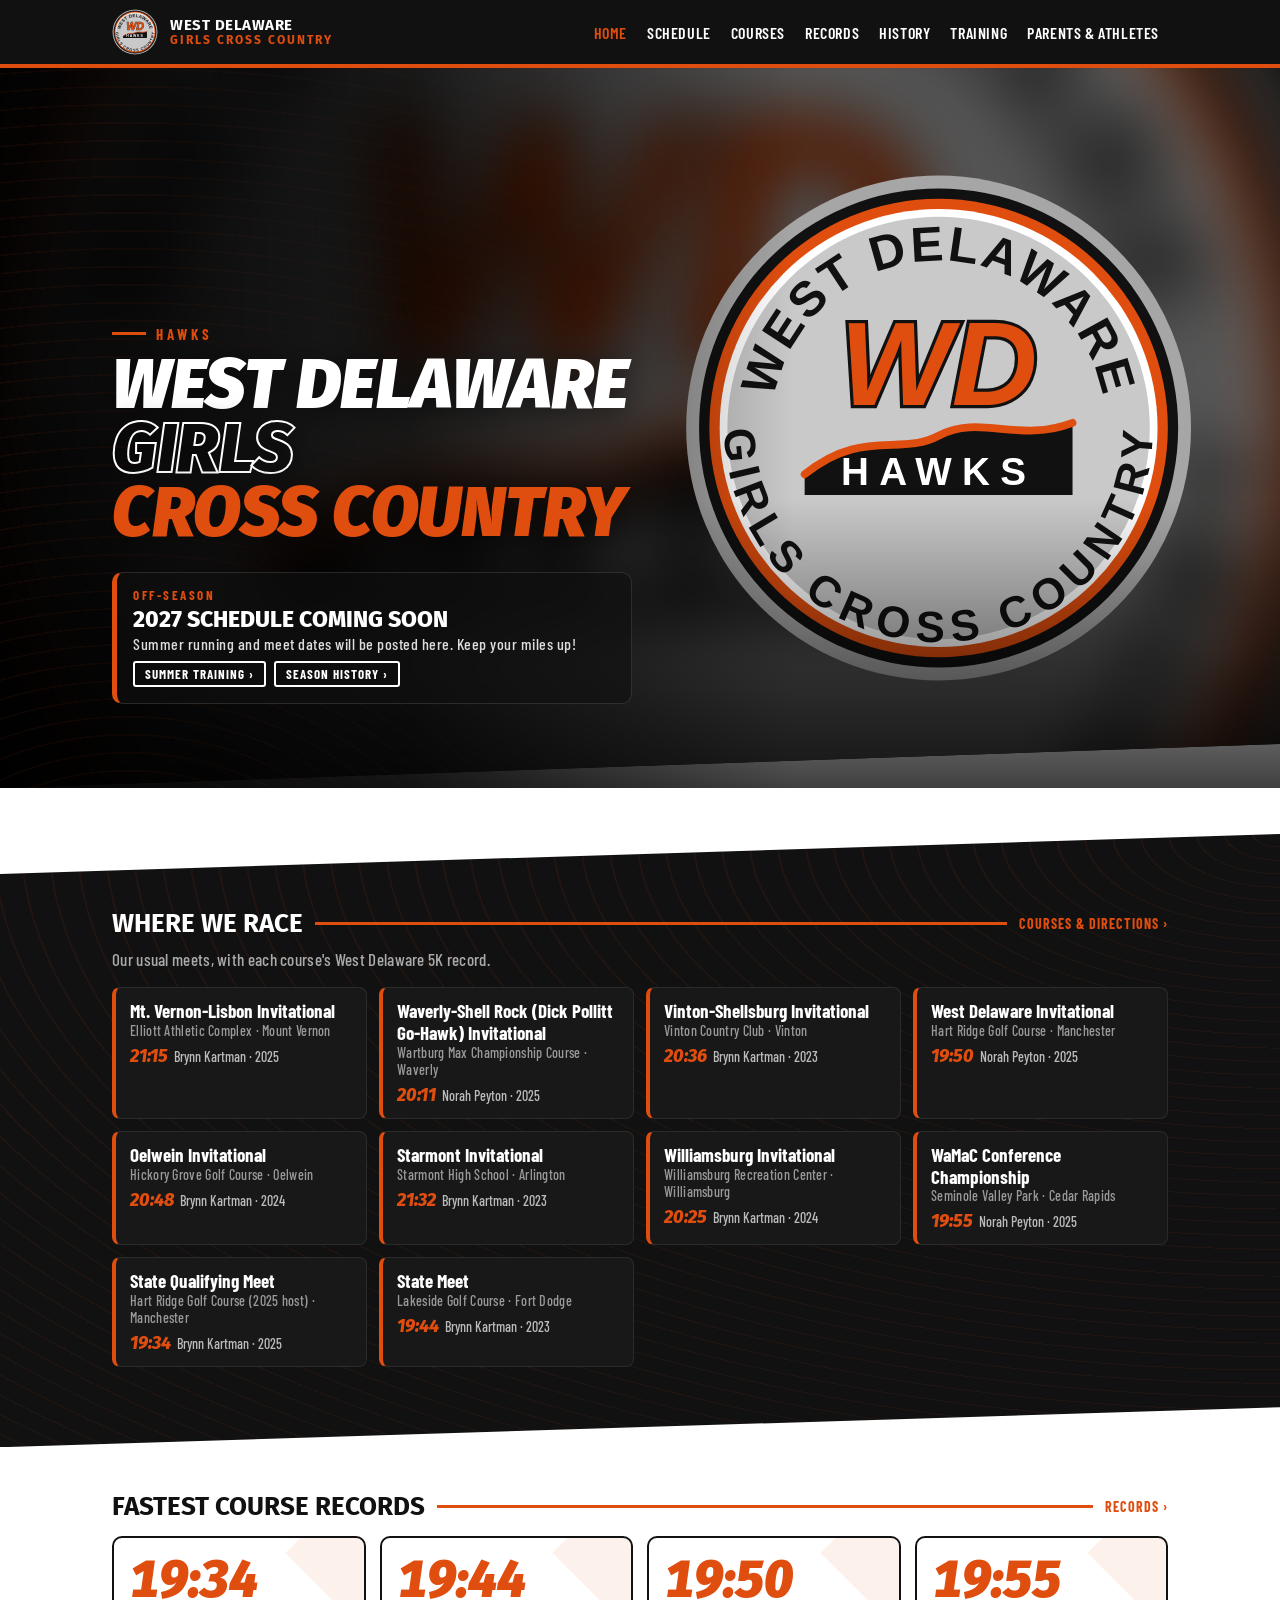
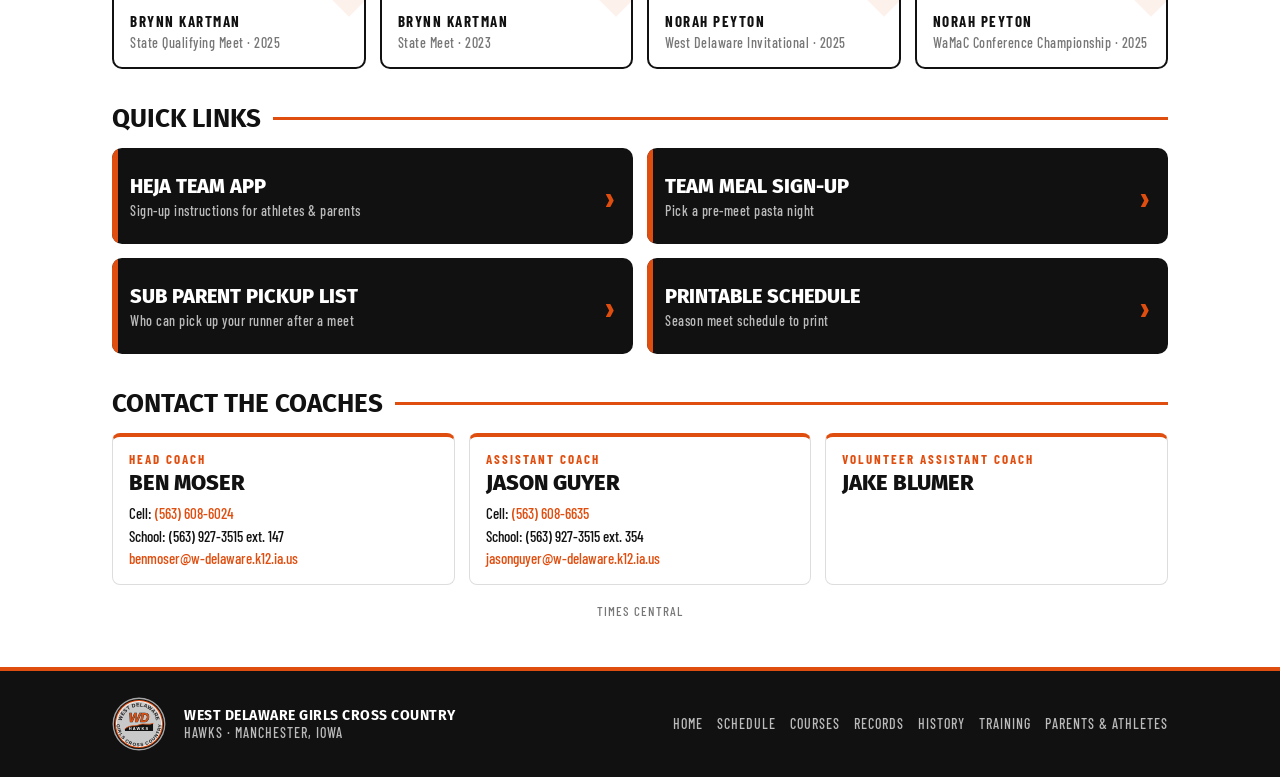
==== index.html @ f79ca9eb "West Delaware girls cross country website Co-Authored-By: Claude Opus 5.5 <noreply@anthropic.com> Cl" ====
<!doctype html>
<html lang="en">
<head>
<meta charset="utf-8">
<meta name="viewport" content="width=device-width,initial-scale=1,viewport-fit=cover">
<title>West Delaware Girls Cross Country</title>
<meta name="description" content="West Delaware Hawks girls cross country — this week's practices and meets, schedule, courses, records, training and info for parents and runners.">
<meta property="og:type" content="website">
<meta property="og:site_name" content="West Delaware Girls Cross Country">
<meta property="og:title" content="West Delaware Girls Cross Country">
<meta property="og:description" content="West Delaware Hawks girls cross country — schedule, courses, records, training and info for parents and runners.">
<meta name="theme-color" content="#111111">
<link rel="icon" href="img/logo.svg" type="image/svg+xml">
<link rel="preconnect" href="https://fonts.googleapis.com"><link rel="preconnect" href="https://fonts.gstatic.com" crossorigin>
<link href="https://fonts.googleapis.com/css2?family=Fira+Sans:ital,wght@0,700;0,800;0,900;1,800;1,900&family=Barlow+Condensed:wght@500;600;700&family=Barlow:wght@400;500;600&display=swap" rel="stylesheet">
<link rel="stylesheet" href="css/site.css">
<style>
/* ================= HERO: full-bleed photo ================= */
.hero{position:relative;background:#000;color:#fff;overflow:hidden;min-height:min(86vh,720px);display:flex;align-items:flex-end;
  clip-path:polygon(0 0,100% 0,100% calc(100% - 44px),0 100%);margin-bottom:-10px}
.slides{position:absolute;inset:0}
.slide{position:absolute;inset:0;opacity:0;transition:opacity 1.4s ease}
.slide.on{opacity:1}
.slide .bg{position:absolute;inset:-40px;background-size:cover;background-position:center;filter:blur(28px) brightness(.42) saturate(1.2);transform:scale(1.1)}
.slide .fg{position:absolute;top:0;right:0;height:100%;width:66%;object-fit:cover;object-position:center;
  -webkit-mask-image:linear-gradient(90deg,transparent 0,#000 22%);mask-image:linear-gradient(90deg,transparent 0,#000 22%)}
.slide.on .fg{animation:kb 7s ease-out both}
@keyframes kb{from{transform:scale(1)}to{transform:scale(1.06)}}
.slide .fg.logo{object-fit:contain;padding:8% 8% 8% 20%}
.slide .cap{position:absolute;right:24px;top:20px;font:600 13px var(--f-cond);letter-spacing:1.5px;text-transform:uppercase;color:rgba(255,255,255,.75);background:rgba(0,0,0,.4);padding:3px 9px;border-radius:3px}
.shade{position:absolute;inset:0;background:
  linear-gradient(90deg,rgba(0,0,0,.92) 0%,rgba(0,0,0,.7) 32%,rgba(0,0,0,0) 62%),
  linear-gradient(0deg,rgba(0,0,0,.75) 0%,rgba(0,0,0,0) 40%);pointer-events:none}
/* topo-style contour lines instead of mat stripes */
.stripes{position:absolute;inset:0;pointer-events:none;opacity:.5;
  background:repeating-radial-gradient(ellipse at 10% 120%,transparent 0 22px,rgba(224,78,15,.12) 22px 24px);
  -webkit-mask-image:linear-gradient(90deg,#000 0,transparent 50%);mask-image:linear-gradient(90deg,#000 0,transparent 50%)}
.hero .wrap{position:relative;z-index:2;width:100%;padding-top:70px;padding-bottom:84px}
.hero .copy{max-width:600px}
.eyebrow{display:inline-flex;align-items:center;gap:10px;font:700 15px var(--f-cond);letter-spacing:4px;text-transform:uppercase;color:var(--o)}
.eyebrow:before{content:"";width:34px;height:3px;background:var(--o)}
.hero h1{margin:10px 0 0;font:italic 900 70px/.92 var(--f-head);text-transform:uppercase;letter-spacing:-.5px;color:#fff;
  text-shadow:0 4px 30px rgba(0,0,0,.6)}
.hero h1 span{display:block;color:transparent;-webkit-text-stroke:2px #fff}
.hero h1 em{display:block;font-style:inherit;color:var(--o)}

/* next meet + countdown */
.next{margin-top:26px;background:rgba(17,17,17,.62);-webkit-backdrop-filter:blur(10px);backdrop-filter:blur(10px);
  border:1px solid rgba(255,255,255,.12);border-left:5px solid var(--o);border-radius:10px;padding:14px 16px 16px;max-width:520px}
.next .lab{display:flex;align-items:center;gap:8px;font:700 13px var(--f-cond);letter-spacing:2.5px;color:var(--o);text-transform:uppercase}
.next .live{display:none;background:var(--o);color:#fff;border-radius:3px;padding:1px 7px;letter-spacing:1.5px;animation:pulse 1.6s ease-in-out infinite}
.next.is-today .live{display:inline-block}
@keyframes pulse{0%,100%{box-shadow:0 0 0 0 rgba(224,78,15,.7)}50%{box-shadow:0 0 0 8px rgba(224,78,15,0)}}
.next h3{margin:4px 0 2px;font:800 23px/1.1 var(--f-head);text-transform:uppercase}
.next p{margin:0;font:500 16px var(--f-cond);color:#ddd;letter-spacing:.5px}
.next p b{color:#fff}
.cd{display:flex;gap:8px;margin:12px 0 4px}
.cd div{min-width:64px;text-align:center;background:#0b0b0b;border:1px solid #2c2c2c;border-radius:6px;padding:6px 4px 4px}
.cd b{display:block;font:800 30px/1 var(--f-head);font-variant-numeric:tabular-nums;color:#fff}
.cd span{font:700 11px var(--f-cond);letter-spacing:1.5px;color:#999;text-transform:uppercase}
.cd div:first-child b{color:var(--o)}
.next .lk a{background:transparent}
.dots{position:absolute;right:24px;bottom:58px;display:flex;gap:7px;z-index:3}
.dots b{width:8px;height:8px;border-radius:50%;background:rgba(255,255,255,.5);cursor:pointer;transition:.3s}
.dots b.on{background:var(--o);width:22px;border-radius:4px}

@media(max-width:860px){
  .hero{min-height:0;clip-path:polygon(0 0,100% 0,100% calc(100% - 26px),0 100%)}
  .slide .fg{width:100%;height:62%;-webkit-mask-image:linear-gradient(0deg,transparent 0,#000 30%);mask-image:linear-gradient(0deg,transparent 0,#000 30%)}
  .slide .fg.logo{padding:10%}
  .slide .cap{right:auto;left:16px;top:12px}
  .shade{background:linear-gradient(0deg,rgba(0,0,0,.95) 0%,rgba(0,0,0,.85) 42%,rgba(0,0,0,.1) 66%,rgba(0,0,0,.15) 100%)}
  .stripes{-webkit-mask-image:linear-gradient(0deg,#000 0,transparent 55%);mask-image:linear-gradient(0deg,#000 0,transparent 55%)}
  .hero .wrap{padding-top:min(58vh,440px);padding-bottom:56px}
  .hero h1{font-size:46px}
  .dots{right:auto;left:0;right:0;justify-content:center;top:calc(min(58vh,440px) - 34px);bottom:auto}
  .cd div{min-width:0;flex:1}
}
@media(max-width:380px){.hero h1{font-size:38px}}

/* ================= THIS WEEK ================= */
.tw{border:2px solid var(--k);border-radius:8px;overflow:hidden;box-shadow:0 10px 30px rgba(0,0,0,.08)}
.tw-h{background:var(--k);color:#fff;display:flex;align-items:center;gap:10px;padding:8px 10px 8px 16px;border-bottom:4px solid var(--o)}
.tw-h .rg{margin-left:auto;font:700 18px var(--f-cond);color:var(--o);letter-spacing:1px}
.tw-h button{background:#2a2a2a;color:#fff;border:0;border-radius:4px;width:34px;height:34px;font:700 18px var(--f-cond);cursor:pointer;transition:.15s}
.tw-h button:hover{background:var(--o)}
.row{display:grid;grid-template-columns:repeat(6,1fr)}
.dy{border-right:1px solid var(--line);padding:8px;min-height:170px;font-size:13px;transition:background .2s}
.dy:last-child{border-right:0}
.dy:hover{background:#fafafa}
.dy .hd{font:700 14px var(--f-cond);letter-spacing:1px;color:#555;margin-bottom:4px}
.dy .hd b{font:700 22px var(--f-cond);color:var(--k);margin-left:4px}
.dy.today{background:var(--tint);box-shadow:inset 0 0 0 2px var(--o)}
.dy.today .hd b{color:var(--o)}
.dy.today .hd:after{content:"TODAY";display:inline-block;margin-left:6px;background:var(--o);color:#fff;font-size:10px;padding:0 4px;border-radius:2px;vertical-align:3px}
.m{background:var(--o);color:#fff;border-radius:4px;padding:5px 6px;margin-top:4px;font:600 14px/1.15 var(--f-cond)}
.m small{display:block;font-weight:500;font-size:13px;opacity:.95}
.m .lk{gap:4px;margin-top:5px}.m .lk a{border-color:#fff;font-size:11px;padding:1px 5px}
.p{background:#ececec;border-left:3px solid var(--g);color:#333;padding:4px 6px;margin-top:4px;font:500 14px/1.2 var(--f-cond)}
.p b{font-weight:700}
.none{color:#999;font:500 14px var(--f-cond);margin-top:4px}
@media(max-width:700px){
  .row{grid-template-columns:1fr}
  .dy{border-right:0;border-bottom:1px solid var(--line);min-height:0;display:flex;gap:12px;padding:10px 12px}
  .dy:last-child{border-bottom:0}
  .dy .hd{min-width:58px;margin:2px 0 0}
  .dy .hd b{display:block;margin:0;font-size:24px;line-height:1}
  .dy.today .hd:after{margin:4px 0 0;display:inline-block}
  .dy>div:last-child{flex:1}
  .m,.p{font-size:15px}
}

/* ================= COMING UP: dark angled band ================= */
.band{position:relative;background:var(--k);color:#fff;margin-top:56px;padding:74px 0 80px;
  clip-path:polygon(0 40px,100% 0,100% calc(100% - 40px),0 100%)}
.band:before{content:"";position:absolute;inset:0;pointer-events:none;
  background:repeating-radial-gradient(ellipse at 100% 0%,transparent 0 26px,rgba(224,78,15,.07) 26px 28px)}
.band .wrap{position:relative}
.band .sec{color:#fff;margin-top:0}
.band .sec a{color:var(--o)}
.band .lede{margin:-4px 0 18px;color:#aaa;font:500 17px var(--f-cond);letter-spacing:.3px}
.mlist{display:grid;grid-template-columns:repeat(2,1fr);gap:14px}
.mc{display:flex;border:1px solid #2b2b2b;border-radius:8px;overflow:hidden;background:#181818;color:#ddd;transition:transform .2s,box-shadow .2s,border-color .2s}
.mc:hover{transform:translateY(-3px);box-shadow:0 12px 26px rgba(0,0,0,.45);border-color:var(--o)}
.mc .dt{background:linear-gradient(180deg,var(--o),#b83d08);color:#fff;min-width:78px;text-align:center;padding:12px 4px;font-family:var(--f-head)}
.mc .dt span{display:block;font-size:13px;letter-spacing:1.5px;opacity:.9}
.mc .dt b{display:block;font-size:28px;line-height:1.05}
.mc .tx{padding:10px 14px;font-size:14px;line-height:1.45}
.mc h4{margin:0 0 2px;font:700 20px var(--f-cond);color:#fff}
.mc .opp{font:700 15px var(--f-cond);color:var(--o)}.mc .opp span{color:#999;font-weight:500}
.mc .where{color:#aaa}
.mc .tag{background:#333}.mc .tag.hm{background:var(--o)}
.mc .lk a{background:transparent}
/* off-season: course cards */
.crs{display:grid;grid-template-columns:repeat(auto-fill,minmax(250px,1fr));gap:12px}
.cr{display:block;text-decoration:none;color:#ddd;background:#181818;border:1px solid #2b2b2b;border-left:4px solid var(--o);border-radius:8px;padding:12px 14px;transition:transform .2s,border-color .2s}
.cr:hover{transform:translateY(-3px);border-color:var(--o)}
.cr h4{margin:0;font:700 19px/1.15 var(--f-cond);color:#fff}
.cr .v{font:500 14px var(--f-cond);color:#999;letter-spacing:.3px}
.cr .rec{margin-top:6px;font:500 14px var(--f-cond);color:#bbb}
.cr .rec b{font:italic 800 18px var(--f-head);color:var(--o);margin-right:6px}
@media(max-width:700px){.mlist{grid-template-columns:1fr}.band{padding:56px 0 62px;clip-path:polygon(0 24px,100% 0,100% calc(100% - 24px),0 100%)}}

/* calendar chip */
.lk a.cal{border-color:#fff;color:#fff}
.lk a.cal:hover{background:#fff;color:var(--k)}
.mc .lk a.cal{border-color:#666;color:#ddd}
.mc .lk a.cal:hover{background:#fff;color:var(--k);border-color:#fff}

/* ================= FASTEST COURSE RECORDS ================= */
.nums{display:grid;grid-template-columns:repeat(4,1fr);gap:14px;margin-top:6px}
.num{position:relative;border:2px solid var(--k);border-radius:10px;padding:16px 16px 14px;overflow:hidden;background:#fff}
.num:after{content:"";position:absolute;right:-30px;top:-30px;width:90px;height:90px;background:var(--o);opacity:.08;transform:rotate(45deg)}
.num b{display:block;font:italic 900 52px/1 var(--f-head);color:var(--o);font-variant-numeric:tabular-nums}
.num span{display:block;margin-top:6px;font:700 15px var(--f-cond);letter-spacing:1.5px;text-transform:uppercase;color:var(--k)}
.num small{font:500 14px var(--f-cond);color:#777;letter-spacing:.5px}
@media(max-width:760px){.nums{grid-template-columns:1fr 1fr}.num b{font-size:40px}}

/* quick links */
.ql{display:grid;grid-template-columns:repeat(2,1fr);gap:14px}
.ql a{position:relative;display:flex;flex-direction:column;justify-content:center;gap:4px;min-height:96px;background:var(--k);color:#fff;text-decoration:none;border-radius:10px;padding:16px 56px 16px 18px;overflow:hidden;transition:transform .2s,box-shadow .2s}
.ql a:before{content:"";position:absolute;left:0;top:0;bottom:0;width:6px;background:var(--o)}
.ql a:after{content:"›";position:absolute;right:18px;top:50%;transform:translateY(-50%);font:700 38px var(--f-cond);color:var(--o);transition:transform .2s}
.ql a:hover{transform:translateY(-3px);box-shadow:0 12px 26px rgba(0,0,0,.25)}
.ql a:hover:after{transform:translate(4px,-50%)}
.ql b{font:800 20px var(--f-head);text-transform:uppercase}
.ql span{font:500 14px var(--f-cond);color:#bbb;letter-spacing:.5px}
@media(max-width:560px){.ql{grid-template-columns:1fr}}

/* coaches */
.co{display:grid;grid-template-columns:repeat(3,1fr);gap:14px}
.cc{border:1px solid var(--line);border-top:4px solid var(--o);border-radius:8px;padding:14px 16px;font:500 15px/1.5 var(--f-cond)}
.cc .r{font:700 13px var(--f-cond);letter-spacing:2px;text-transform:uppercase;color:var(--o)}
.cc h4{margin:2px 0 6px;font:800 22px var(--f-head);text-transform:uppercase}
.cc a{text-decoration:none}
@media(max-width:760px){.co{grid-template-columns:1fr}}

/* ================= reveal on scroll ================= */
.rv{opacity:0;transform:translateY(22px);transition:opacity .7s ease,transform .7s ease}
.rv.in{opacity:1;transform:none}
@media(prefers-reduced-motion:reduce){.rv{opacity:1;transform:none;transition:none}.slide.on .fg{animation:none}.next .live{animation:none}}
</style>
</head>
<body>
<header class="top" id="top"></header>
<div class="tk" id="tk"></div>

<section class="hero">
  <div class="slides" id="slides"></div>
  <div class="shade"></div><div class="stripes"></div>
  <div class="dots" id="dots"></div>
  <div class="wrap">
    <div class="copy">
      <div class="eyebrow">Hawks</div>
      <h1>West Delaware <span>Girls</span><em>Cross Country</em></h1>
      <div class="next" id="next" hidden></div>
    </div>
  </div>
</section>

<main class="wrap" id="weekWrap">
  <div class="sec rv" style="margin-top:44px">This Week</div>
  <div class="tw rv">
    <div class="tw-h"><button id="prev" aria-label="Previous week">‹</button><span class="rg" id="rg"></span><button id="nxt" aria-label="Next week">›</button></div>
    <div class="row" id="row"></div>
  </div>
</main>

<section class="band">
  <div class="wrap" id="band"></div>
</section>

<main class="wrap">
  <div class="sec rv" style="margin-top:44px">Fastest Course Records <a href="records.html">Records ›</a></div>
  <div class="nums" id="nums"></div>

  <div class="sec rv">Quick Links</div>
  <div class="ql rv" id="ql"></div>

  <div class="sec rv">Contact the Coaches</div>
  <div class="co rv" id="co"></div>
  <p class="note-live">Times Central</p>
</main>
<footer class="foot" id="foot"></footer>

<script src="js/data.js"></script>
<script src="js/site.js"></script>
<script>
/* ---------- Central-time helpers ---------- */
function ctOffsetMin(utcMs){const p=new Intl.DateTimeFormat('en-US',{timeZone:'America/Chicago',hourCycle:'h23',year:'numeric',month:'numeric',day:'numeric',hour:'numeric',minute:'numeric'}).formatToParts(new Date(utcMs));const g=t=>+p.find(x=>x.type===t).value;return (Date.UTC(g('year'),g('month')-1,g('day'),g('hour'),g('minute'))-utcMs)/6e4}
function ctToUtc(y,mo,d,h,mi){const guess=Date.UTC(y,mo,d,h,mi);return guess-ctOffsetMin(guess)*6e4}
function startOf(m){const t=String(m.st).match(/(\d{1,2}):(\d{2})\s*(AM|PM)/i);if(!t)return null;let h=+t[1]%12;if(/pm/i.test(t[3]))h+=12;return {h,mi:+t[2]}}
function meetUtc(m){const s=startOf(m)||{h:0,mi:0};return ctToUtc(m.d.getFullYear(),m.d.getMonth(),m.d.getDate(),s.h,s.mi)}

/* ---------- Add to calendar ---------- */
function calLink(m){
  const s=startOf(m),pad=n=>String(n).padStart(2,'0');
  const ymd=m.d.getFullYear()+pad(m.d.getMonth()+1)+pad(m.d.getDate());
  const title='WD Girls XC: '+m.ev;
  const det=[m.races,m.note].filter(Boolean).join('\n');
  const loc=m.ad||m.venue;
  if(/android/i.test(navigator.userAgent)){
    let dates;if(s){const st=ymd+'T'+pad(s.h)+pad(s.mi)+'00';const e=new Date(2000,0,1,s.h+2,s.mi);dates=st+'/'+ymd+'T'+pad(e.getHours())+pad(e.getMinutes())+'00'}else{const n=new Date(m.d);n.setDate(n.getDate()+1);dates=ymd+'/'+n.getFullYear()+pad(n.getMonth()+1)+pad(n.getDate())}
    return 'https://calendar.google.com/calendar/render?action=TEMPLATE&ctz=America/Chicago&text='+encodeURIComponent(title)+'&dates='+dates+'&location='+encodeURIComponent(loc)+'&details='+encodeURIComponent(det)}
  const e=x=>String(x).replace(/[\\,;]/g,c=>'\\'+c).replace(/\n/g,'\\n');
  const lines=['BEGIN:VCALENDAR','VERSION:2.0','PRODID:-//West Delaware Girls Cross Country//EN','BEGIN:VEVENT','UID:'+ymd+'-'+encodeURIComponent(m.ev).slice(0,40)+'@wdgirlsxc','DTSTAMP:'+new Date().toISOString().replace(/[-:]/g,'').slice(0,15)+'Z'];
  if(s){const end=new Date(2000,0,1,s.h+2,s.mi);lines.push('DTSTART;TZID=America/Chicago:'+ymd+'T'+pad(s.h)+pad(s.mi)+'00','DTEND;TZID=America/Chicago:'+ymd+'T'+pad(end.getHours())+pad(end.getMinutes())+'00')}
  else{const n=new Date(m.d);n.setDate(n.getDate()+1);lines.push('DTSTART;VALUE=DATE:'+ymd,'DTEND;VALUE=DATE:'+n.getFullYear()+pad(n.getMonth()+1)+pad(n.getDate()))}
  lines.push('SUMMARY:'+e(title),'LOCATION:'+e(loc),'DESCRIPTION:'+e(det),'END:VEVENT','END:VCALENDAR');
  return 'data:text/calendar;charset=utf-8,'+encodeURIComponent(lines.join('\r\n'));
}
function links(m){let h=meetLinks(m);const c='<a class="cal" href="'+calLink(m)+'" '+(/android/i.test(navigator.userAgent)?'target="_blank" rel="noopener"':'download="'+esc(m.ev).replace(/[^\w ]/g,'')+'.ics"')+'>+ Calendar</a>';
  return h?h.replace('</div>',c+'</div>'):'<div class="lk">'+c+'</div>'}

/* ---------- This Week / Coming Up / Next meet ---------- */
let weekOffset=0,DATA=null;
function renderWeek(){
  const now=todayCT();
  const base=new Date(now);base.setDate(now.getDate()+(now.getDay()===0?1:1-now.getDay())+weekOffset*7);
  const days=[...Array(6)].map((_,i)=>new Date(base.getFullYear(),base.getMonth(),base.getDate()+i));
  document.getElementById('rg').textContent=(days[0].getMonth()+1)+'/'+days[0].getDate()+' – '+(days[5].getMonth()+1)+'/'+days[5].getDate();
  const tk=dkey(now);
  document.getElementById('row').innerHTML=days.map(d=>{const k=dkey(d);let h='';
    (DATA.byM[k]||[]).forEach(m=>{h+='<div class="m">'+esc(m.ev)+'<small>'+esc(m.st)+' · '+esc(m.loc)+'</small>'+meetLinks(m)+'</div>'});
    if(!DATA.byM[k])(DATA.byP[k]||[]).forEach(p=>h+='<div class="p">Practice '+esc(p.t)+(p.l?' · <b>'+esc(p.l)+'</b>':'')+'</div>');
    if(!h)h='<div class="none">No practice</div>';
    return '<div class="dy'+(k===tk?' today':'')+'"><div class="hd">'+DN[d.getDay()]+'<b>'+(d.getMonth()+1)+'/'+d.getDate()+'</b></div><div>'+h+'</div></div>'}).join('');
}
function inSeason(){
  // show "This Week" from 2 weeks before the first practice/meet until the last one
  const all=DATA.meets.map(m=>m.d).concat(DATA.practices.map(p=>p.d));if(!all.length)return false;
  const t=+todayCT(),a=Math.min(...all)-14*864e5,b=Math.max(...all);return t>=a&&t<=b;
}
function courseCards(){
  return '<div class="crs">'+Object.values(XC.COURSES).map(c=>'<a class="cr rv" href="courses.html"><h4>'+esc(c.name)+'</h4><div class="v">'+esc(c.venue)+' · '+esc(c.town)+'</div>'+
    (c.record?'<div class="rec"><b>'+esc(c.record.time)+'</b>'+esc(c.record.name)+' · '+esc(c.record.year)+'</div>':'')+'</a>').join('')+'</div>'}
async function bootSchedule(){
  DATA=await loadSchedule();
  const today=todayCT();
  const up=DATA.meets.filter(m=>m.d>=today);
  if(inSeason())renderWeek();else document.getElementById('weekWrap').hidden=true;
  const band=document.getElementById('band');
  const rest=up.slice(1,7);
  if(rest.length){
    band.innerHTML='<div class="sec rv">Coming Up <a href="schedule.html">Full schedule ›</a></div><div class="mlist">'+rest.map(m=>meetCard(m).replace(meetLinks(m),links(m)).replace('class="mc"','class="mc rv"')).join('')+'</div>';
  }else{
    band.innerHTML='<div class="sec rv">Where We Race <a href="courses.html">Courses &amp; directions ›</a></div><p class="lede rv">Our usual meets, with each course\'s West Delaware 5K record.</p>'+courseCards();
  }
  const el=document.getElementById('next');el.hidden=false;
  const n=up[0];
  if(!n){
    const past=DATA.meets.length&&DATA.meets[DATA.meets.length-1].d<today;
    el.innerHTML='<div class="lab">'+(past?'Season complete':'Off-season')+'</div><h3>'+esc(XC.SEASON)+' schedule coming soon</h3>'+
      '<p>Summer running and meet dates will be posted here. Keep your miles up!</p><div class="lk"><a class="cal" href="training.html">Summer training ›</a><a class="cal" href="history.html">Season history ›</a></div>';
    return}
  const when=DN[n.d.getDay()].charAt(0)+DN[n.d.getDay()].slice(1).toLowerCase()+' '+(n.d.getMonth()+1)+'/'+n.d.getDate();
  el.innerHTML='<div class="lab">Next meet <span class="live">Today</span></div><h3>'+esc(n.ev)+'</h3>'+
    '<p><b>'+esc(when)+' · '+esc(n.st)+'</b> · '+esc(n.venue||n.loc)+'</p>'+
    '<div class="cd" id="cd"><div><b id="cdD">–</b><span>Days</span></div><div><b id="cdH">–</b><span>Hrs</span></div><div><b id="cdM">–</b><span>Min</span></div><div><b id="cdS">–</b><span>Sec</span></div></div>'+links(n);
  const target=meetUtc(n),isToday=dkey(n.d)===dkey(today);
  if(isToday)el.classList.add('is-today');
  const p2=x=>String(x).padStart(2,'0');
  const tick=()=>{let s=Math.max(0,Math.floor((target-Date.now())/1000));
    document.getElementById('cdD').textContent=Math.floor(s/86400);document.getElementById('cdH').textContent=p2(Math.floor(s%86400/3600));
    document.getElementById('cdM').textContent=p2(Math.floor(s%3600/60));document.getElementById('cdS').textContent=p2(s%60);
    if(s===0&&isToday)document.getElementById('cd').outerHTML='<div class="cd"><div style="flex:1"><b style="color:var(--o)">GO HAWKS!</b><span>Racing now</span></div></div>'};
  tick();setInterval(()=>{if(document.getElementById('cdS'))tick()},1000);
}
document.getElementById('prev').onclick=()=>{if(!DATA)return;weekOffset--;renderWeek()};
document.getElementById('nxt').onclick=()=>{if(!DATA)return;weekOffset++;renderWeek()};

/* ---------- static sections ---------- */
const secs=t=>{const m=String(t).match(/(\d+):(\d+)/);return m?+m[1]*60+ +m[2]:9e9};
document.getElementById('nums').innerHTML=Object.values(XC.COURSES).filter(c=>c.record).sort((a,b)=>secs(a.record.time)-secs(b.record.time)).slice(0,4)
  .map(c=>'<div class="num rv"><b>'+esc(c.record.time)+'</b><span>'+esc(c.record.name)+'</span><small>'+esc(c.name)+' · '+esc(c.record.year)+'</small></div>').join('');
document.getElementById('ql').innerHTML=XC.QUICK.map(q=>'<a href="'+esc(q.url)+'"'+ext(q.url)+'><b>'+esc(q.title)+'</b><span>'+esc(q.sub)+'</span></a>').join('');
document.getElementById('co').innerHTML=XC.COACHES.map(c=>'<div class="cc"><div class="r">'+esc(c.role)+'</div><h4>'+esc(c.name)+'</h4>'+
  (c.cell?'Cell: <a href="tel:'+c.cell.replace(/\D/g,'')+'">'+esc(c.cell)+'</a><br>':'')+(c.school?'School: '+esc(c.school)+'<br>':'')+(c.email?'<a href="mailto:'+esc(c.email)+'">'+esc(c.email)+'</a>':'')+'</div>').join('');

/* ---------- full-bleed slideshow ---------- */
(async function photos(){
  const box=document.getElementById('slides'),dots=document.getElementById('dots');
  const tryLoad=u=>new Promise(r=>{const im=new Image();const t=setTimeout(()=>r(false),12000);im.onload=()=>{clearTimeout(t);r(true)};im.onerror=()=>{clearTimeout(t);r(false)};im.src=u});
  const list=(XC.PHOTOS||[]).slice();
  for(let i=list.length-1;i>0;i--){const j=Math.floor(Math.random()*(i+1));[list[i],list[j]]=[list[j],list[i]]}
  const ss=[],ds=[];let cur=0;
  function show(i){if(!ss.length)return;ss[cur].classList.remove('on');ds[cur]&&ds[cur].classList.remove('on');cur=i;
    const s=ss[cur];s.classList.remove('on');void s.offsetWidth;s.classList.add('on');ds[cur]&&ds[cur].classList.add('on')}
  function add(p,logo){const s=document.createElement('div');s.className='slide';
    s.innerHTML='<div class="bg" style="background-image:url(\''+p.src+'\')"></div><img class="fg'+(logo?' logo':'')+'" alt="'+esc(p.caption||'West Delaware girls cross country')+'" src="'+p.src+'">'+(p.caption&&!logo?'<span class="cap">'+esc(p.caption)+'</span>':'');
    box.appendChild(s);ss.push(s);
    if(!logo){const b=document.createElement('b');b.onclick=()=>show(ss.indexOf(s));dots.appendChild(b);ds.push(b)}
    if(ss.length===1)show(0);dots.style.display=ds.length>1?'':'none'}
  await Promise.all(list.map(async p=>{if(await tryLoad(p.src))add(p)}));
  if(!ss.length){add({src:'img/logo.svg'},true);return}
  setInterval(()=>{if(ss.length>1&&!document.hidden)show((cur+1)%ss.length)},6000);
})();

/* ---------- reveal on scroll ---------- */
const io='IntersectionObserver' in window?new IntersectionObserver(es=>es.forEach(e=>{if(!e.isIntersecting)return;e.target.classList.add('in');io.unobserve(e.target)}),{threshold:.15}):null;
function observe(){document.querySelectorAll('.rv:not(.in)').forEach(el=>io?io.observe(el):el.classList.add('in'))}
bootSchedule().then(observe);
observe();
</script>
</body>
</html>
---- css/site.css ----
/* West Delaware Girls Cross Country — shared styles
   Brand: Orange #E04E0F · Black #111 · Gray #A6A6A6 · White */
:root{
  --o:#E04E0F;--o-dk:#c24009;--k:#111;--g:#A6A6A6;--lg:#F2F2F2;--w:#fff;
  --ink:#111;--muted:#666;--line:#ddd;--tint:#FFF3EC;
  --max:1100px;--gut:22px;
  --f-head:'Fira Sans',Arial,sans-serif;
  --f-cond:'Barlow Condensed',Arial,sans-serif;
  --f-body:Barlow,Arial,sans-serif;
}
*{box-sizing:border-box}
html{-webkit-text-size-adjust:100%}
body{margin:0;background:#fff;color:var(--ink);font-family:var(--f-body);font-size:16px;line-height:1.45}
img{max-width:100%}
a{color:var(--o)}
.wrap{max-width:var(--max);margin:0 auto;padding:0 var(--gut)}
.msg{padding:28px;text-align:center;font-family:var(--f-cond);color:#777;font-size:16px}
.msg button{margin-left:6px;background:var(--o);color:#fff;border:0;border-radius:3px;padding:6px 12px;font:700 13px var(--f-cond);letter-spacing:1px;text-transform:uppercase;cursor:pointer}
.sr{position:absolute;width:1px;height:1px;overflow:hidden;clip:rect(0 0 0 0)}

/* ---------- top bar + nav ---------- */
.top{background:var(--k);position:sticky;top:0;z-index:40;border-bottom:4px solid var(--o)}
.top .wrap{display:flex;align-items:center;gap:14px;height:64px}
.brand{display:flex;align-items:center;gap:12px;text-decoration:none;color:#fff;flex:none}
.brand img{width:46px;height:46px;border-radius:50%}
.brand span{font:700 15px/1.05 var(--f-head);text-transform:uppercase;letter-spacing:.5px}
.brand span b{display:block;color:var(--o);font-size:12px;letter-spacing:2px}
.nav{margin-left:auto;display:flex;gap:2px}
.nav a{color:#fff;text-decoration:none;font:600 16px var(--f-cond);letter-spacing:.6px;text-transform:uppercase;padding:8px 9px;border-radius:3px;white-space:nowrap}
.nav a:hover{background:#2a2a2a}
.nav a[aria-current=page]{color:var(--o)}
.menu{display:none;margin-left:auto;background:none;border:0;color:#fff;padding:8px;cursor:pointer}
.menu svg{display:block}
@media(max-width:1000px){
  .menu{display:block}
  .nav{display:none;position:absolute;left:0;right:0;top:68px;background:var(--k);flex-direction:column;padding:6px 0 12px;border-bottom:4px solid var(--o);box-shadow:0 10px 20px rgba(0,0,0,.3)}
  .nav.open{display:flex}
  .nav a{padding:12px var(--gut);font-size:19px;border-radius:0}
}

/* ---------- page title bar ---------- */
.hdr{background:var(--k);color:#fff;padding:22px 0 24px}
.hdr h1{margin:0;font:700 40px/46px var(--f-head);letter-spacing:1px;text-transform:uppercase;color:#fff;-webkit-text-stroke:5px var(--o);paint-order:stroke fill}
.hdr p{margin:6px 0 0;font:500 14px/1.2 var(--f-cond);letter-spacing:2px;text-transform:uppercase;color:#bbb}
.hdr p b{color:var(--o)}
@media(max-width:640px){.hdr{padding:16px 0 18px}.hdr h1{font-size:28px;line-height:33px;-webkit-text-stroke:4px var(--o)}.hdr p{font-size:12px}}

/* ---------- section headings ---------- */
.sec{font:700 26px var(--f-head);text-transform:uppercase;margin:34px 0 14px;display:flex;align-items:center;gap:12px}
.sec:after{content:"";flex:1;height:3px;background:var(--o)}
.sec small{font:600 18px var(--f-cond);color:var(--muted);text-transform:none}
.sec a{order:2;font:700 14px var(--f-cond);letter-spacing:1px;text-decoration:none;white-space:nowrap}
@media(max-width:640px){.sec{font-size:21px;margin:26px 0 12px}}

/* ---------- buttons ---------- */
.btn{display:inline-block;font:800 18px var(--f-head);text-transform:uppercase;letter-spacing:1px;color:#fff;background:var(--o);border-radius:6px;text-decoration:none;padding:14px 28px;box-shadow:0 2px 6px rgba(0,0,0,.25);border:0;cursor:pointer}
.btn:hover{background:var(--o-dk)}
.btn.big{font-size:24px;padding:18px 44px}
.btn.ghost{background:#fff;color:var(--o);border:2px solid var(--o);box-shadow:none}
.btn.ghost:hover{background:var(--o);color:#fff}
@media(max-width:640px){.btn.big{font-size:20px;padding:16px 30px}}

/* ---------- small link chips (GoBound / Directions) ---------- */
.lk{display:flex;gap:8px;flex-wrap:wrap;margin-top:8px}
.lk a{display:inline-block;border:2px solid var(--o);color:var(--o);background:#fff;font:700 13px var(--f-cond);letter-spacing:1px;text-transform:uppercase;padding:3px 10px;border-radius:3px;text-decoration:none}
.lk a:hover{background:var(--o);color:#fff}
.tag{display:inline-block;background:var(--o);color:#fff;font:700 12px var(--f-cond);padding:0 6px;border-radius:2px;margin-right:4px;letter-spacing:.5px}

/* ---------- news ticker ---------- */
.tk{display:none;align-items:stretch;background:var(--k);color:#fff;height:46px;overflow:hidden;font-family:var(--f-cond);text-transform:uppercase;border-bottom:1px solid #333}
.tk.on{display:flex}
.tk .lbl{flex:none;display:flex;align-items:center;padding:0 16px;background:var(--o);font:700 15px var(--f-head);letter-spacing:1px;position:relative;z-index:2}
.tk .lbl:after{content:"";position:absolute;right:-12px;top:0;border-left:12px solid var(--o);border-top:23px solid transparent;border-bottom:23px solid transparent}
.tk .vp{flex:1;overflow:hidden;position:relative;display:flex;align-items:center;-webkit-mask:linear-gradient(90deg,transparent 0,#000 24px,#000 calc(100% - 24px),transparent);mask:linear-gradient(90deg,transparent 0,#000 24px,#000 calc(100% - 24px),transparent)}
.tk .track{display:flex;white-space:nowrap;will-change:transform;animation:tkmv var(--d,40s) linear infinite}
.tk .vp:hover .track,.tk .vp.hold .track{animation-play-state:paused}
@keyframes tkmv{from{transform:translateX(0)}to{transform:translateX(-50%)}}
.tk .it{display:inline-flex;align-items:center;gap:10px;padding:0 26px;font-size:18px;font-weight:600;letter-spacing:.8px}
.tk .it:after{content:"";width:6px;height:6px;background:var(--o);transform:rotate(45deg);margin-left:26px}
.tk .tg{font:700 11px var(--f-head);letter-spacing:1.2px;color:var(--o);border:1.5px solid var(--o);border-radius:3px;padding:2px 6px;line-height:1}
.tk .fade .track{animation:none;transform:none;width:100%}
.tk .fade .it{position:absolute;inset:0;justify-content:center;opacity:0;transition:opacity .6s;white-space:normal;text-align:center;font-size:15px;line-height:1.15;padding:0 14px}
.tk .fade .it:after{display:none}
.tk .fade .it.cur{opacity:1}
@media(max-width:640px){.tk{height:auto;min-height:52px}.tk .lbl{font-size:12px;padding:0 10px}.tk .lbl:after{border-top-width:26px;border-bottom-width:26px}}

/* ---------- footer ---------- */
.foot{background:var(--k);color:#bbb;margin-top:48px;border-top:4px solid var(--o);padding:26px 0;font:500 14px var(--f-cond);letter-spacing:1px;text-transform:uppercase}
.foot .wrap{display:flex;gap:18px;align-items:center;flex-wrap:wrap}
.foot img{width:54px;height:54px;border-radius:50%}
.foot b{color:#fff;font-family:var(--f-head);letter-spacing:.5px}
.foot nav{margin-left:auto;display:flex;gap:14px;flex-wrap:wrap}
.foot nav a{color:#bbb;text-decoration:none}
.foot nav a:hover{color:var(--o)}
.note-live{font:500 13px var(--f-cond);color:#777;letter-spacing:1px;text-transform:uppercase;text-align:center;margin-top:18px}

/* ---------- cross country additions ---------- */
.tag.hm{background:var(--k);color:#fff}
.empty{border:2px dashed var(--line);border-radius:10px;padding:26px 20px;text-align:center;font:500 17px var(--f-cond);color:#666;letter-spacing:.3px}
.empty b{display:block;font:800 22px var(--f-head);text-transform:uppercase;color:var(--k);margin-bottom:4px}
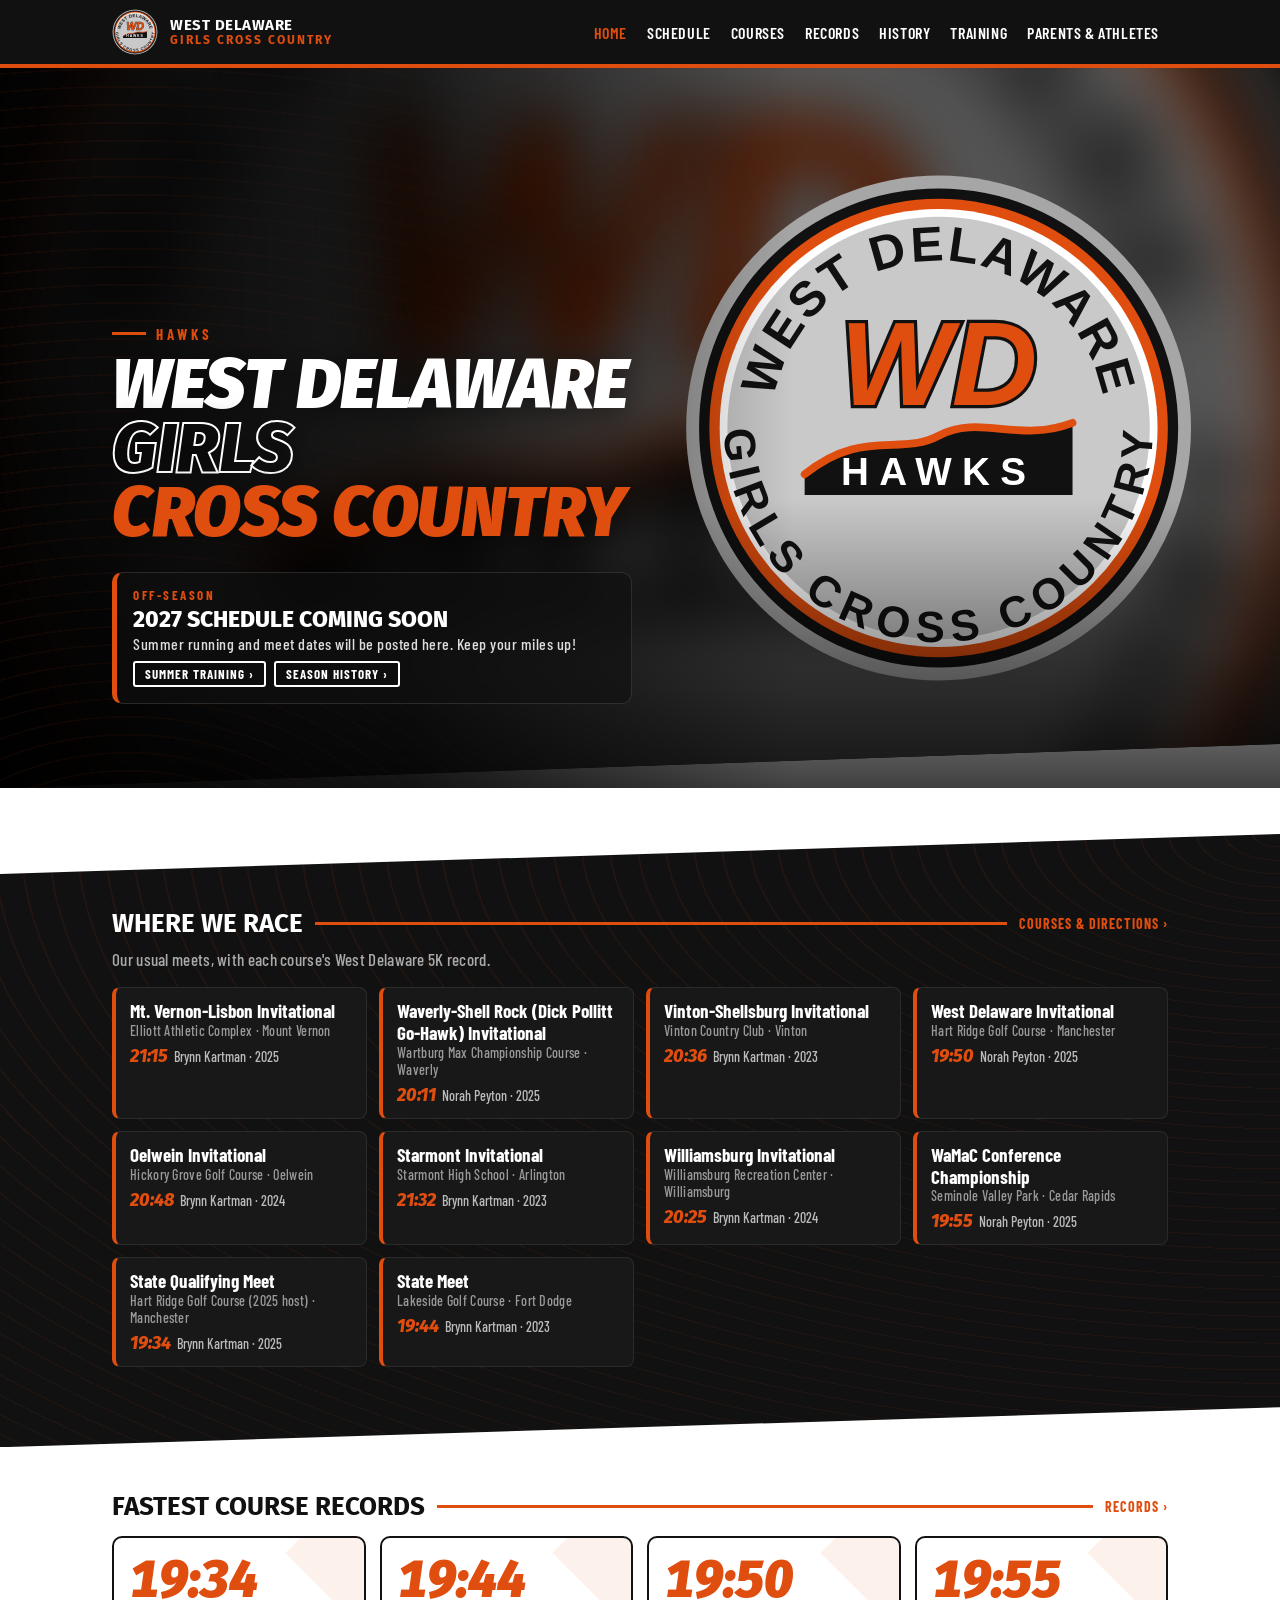
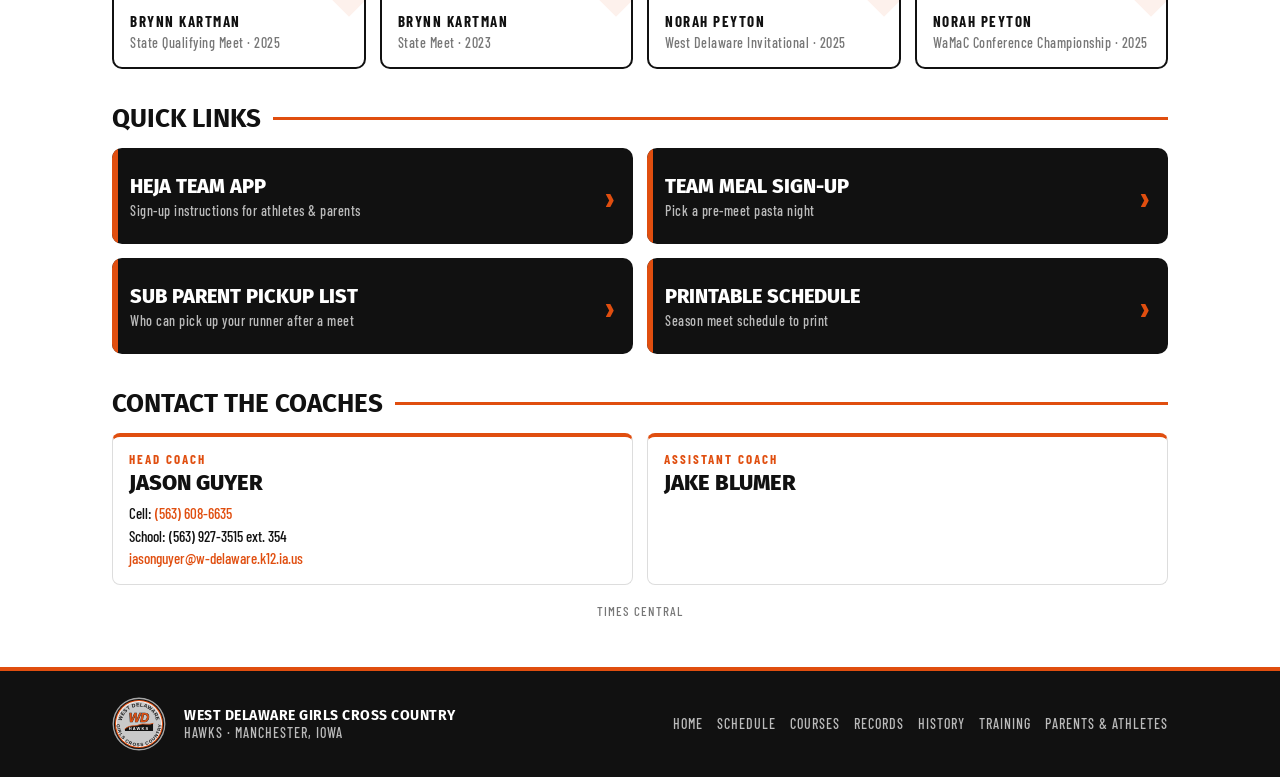
==== commit e9d8589e: "Let coach cards fill the row when there are two coaches Co-Authored-By: Claude Opus 5.5 <noreply@ant" ====
--- a/index.html
+++ b/index.html
@@ -168,7 +168,7 @@
 @media(max-width:560px){.ql{grid-template-columns:1fr}}
 
 /* coaches */
-.co{display:grid;grid-template-columns:repeat(3,1fr);gap:14px}
+.co{display:grid;grid-template-columns:repeat(auto-fit,minmax(260px,1fr));gap:14px}
 .cc{border:1px solid var(--line);border-top:4px solid var(--o);border-radius:8px;padding:14px 16px;font:500 15px/1.5 var(--f-cond)}
 .cc .r{font:700 13px var(--f-cond);letter-spacing:2px;text-transform:uppercase;color:var(--o)}
 .cc h4{margin:2px 0 6px;font:800 22px var(--f-head);text-transform:uppercase}
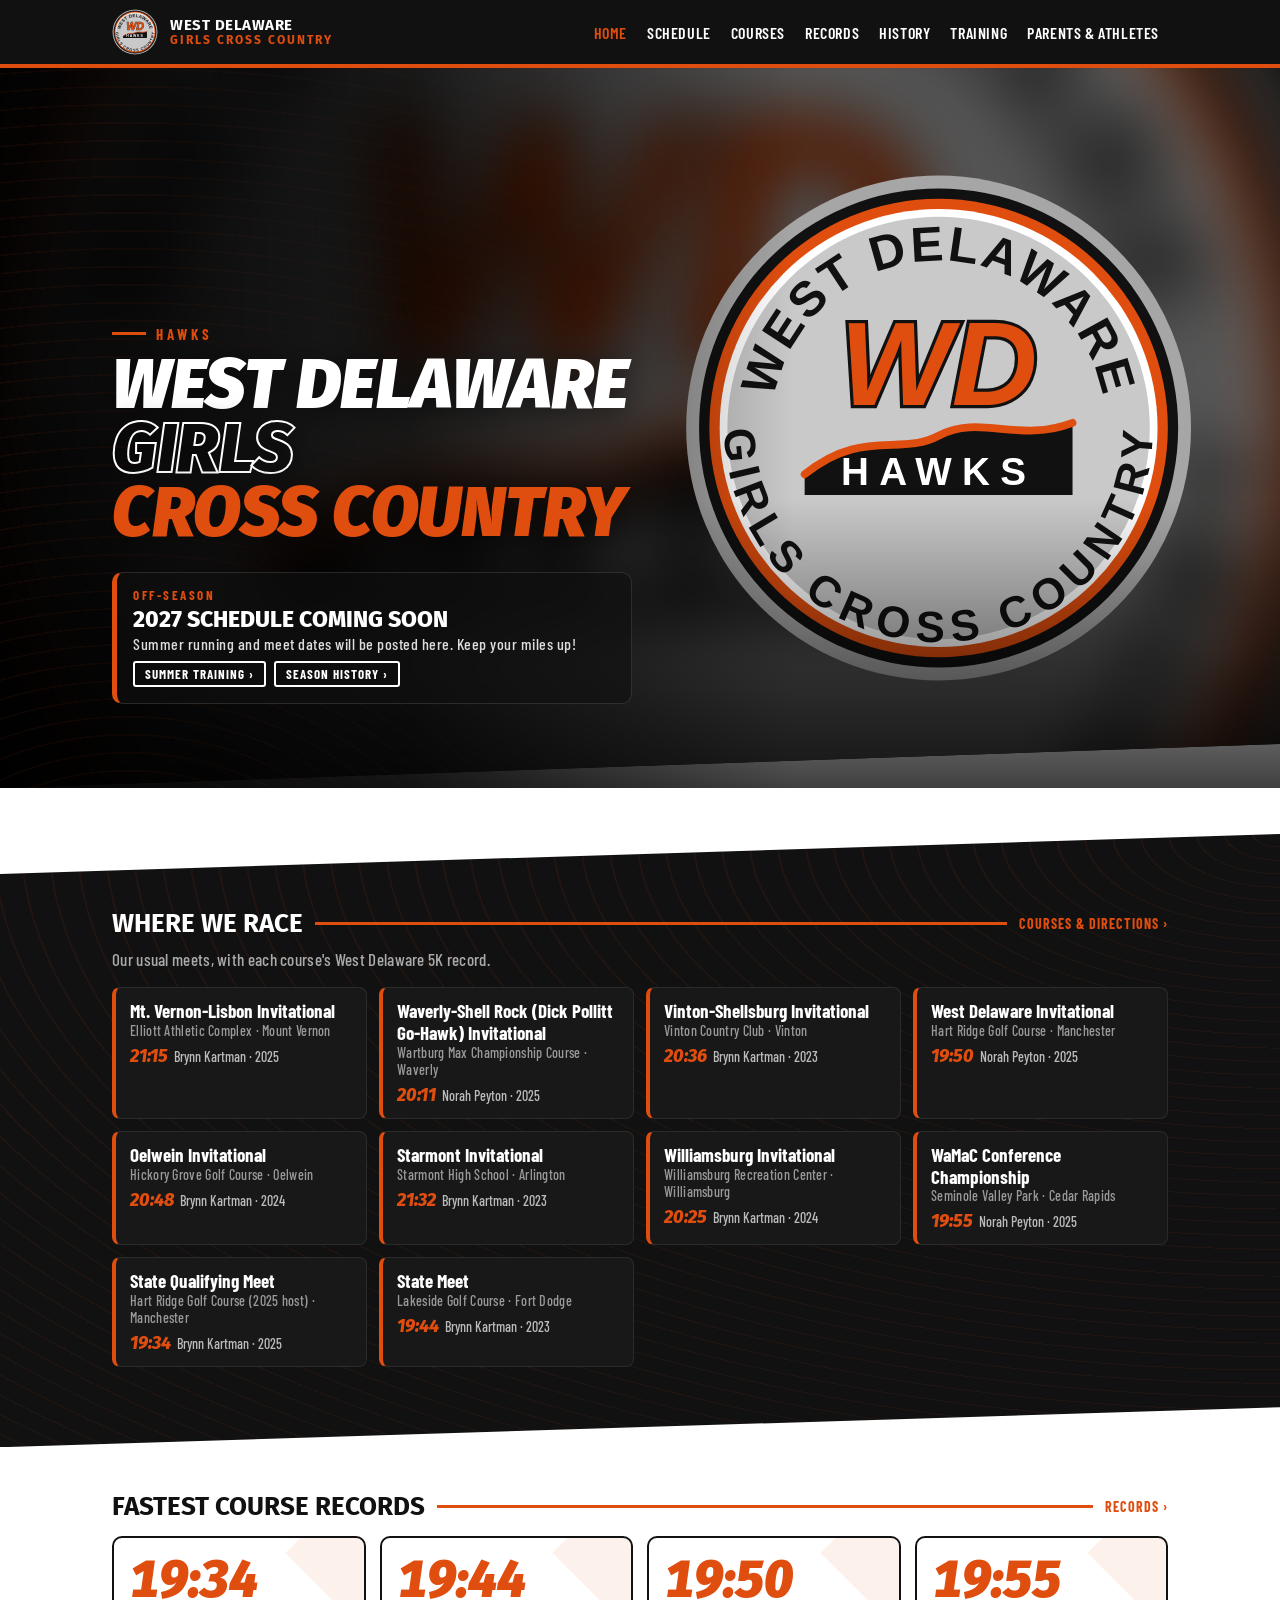
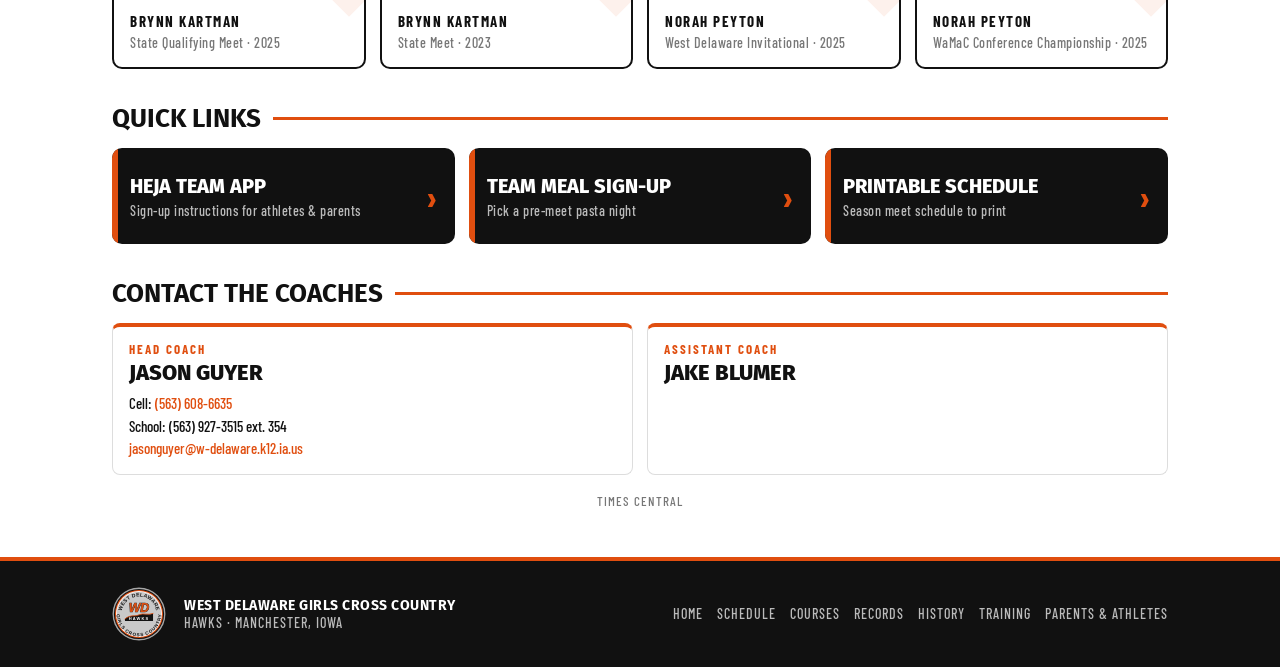
==== commit d88d3d99: "Remove sub parent pickup list Co-Authored-By: Claude Opus 5.5 <noreply@anthropic.com> Claude-Session" ====
--- a/index.html
+++ b/index.html
@@ -157,7 +157,7 @@
 @media(max-width:760px){.nums{grid-template-columns:1fr 1fr}.num b{font-size:40px}}
 
 /* quick links */
-.ql{display:grid;grid-template-columns:repeat(2,1fr);gap:14px}
+.ql{display:grid;grid-template-columns:repeat(auto-fit,minmax(240px,1fr));gap:14px}
 .ql a{position:relative;display:flex;flex-direction:column;justify-content:center;gap:4px;min-height:96px;background:var(--k);color:#fff;text-decoration:none;border-radius:10px;padding:16px 56px 16px 18px;overflow:hidden;transition:transform .2s,box-shadow .2s}
 .ql a:before{content:"";position:absolute;left:0;top:0;bottom:0;width:6px;background:var(--o)}
 .ql a:after{content:"›";position:absolute;right:18px;top:50%;transform:translateY(-50%);font:700 38px var(--f-cond);color:var(--o);transition:transform .2s}
